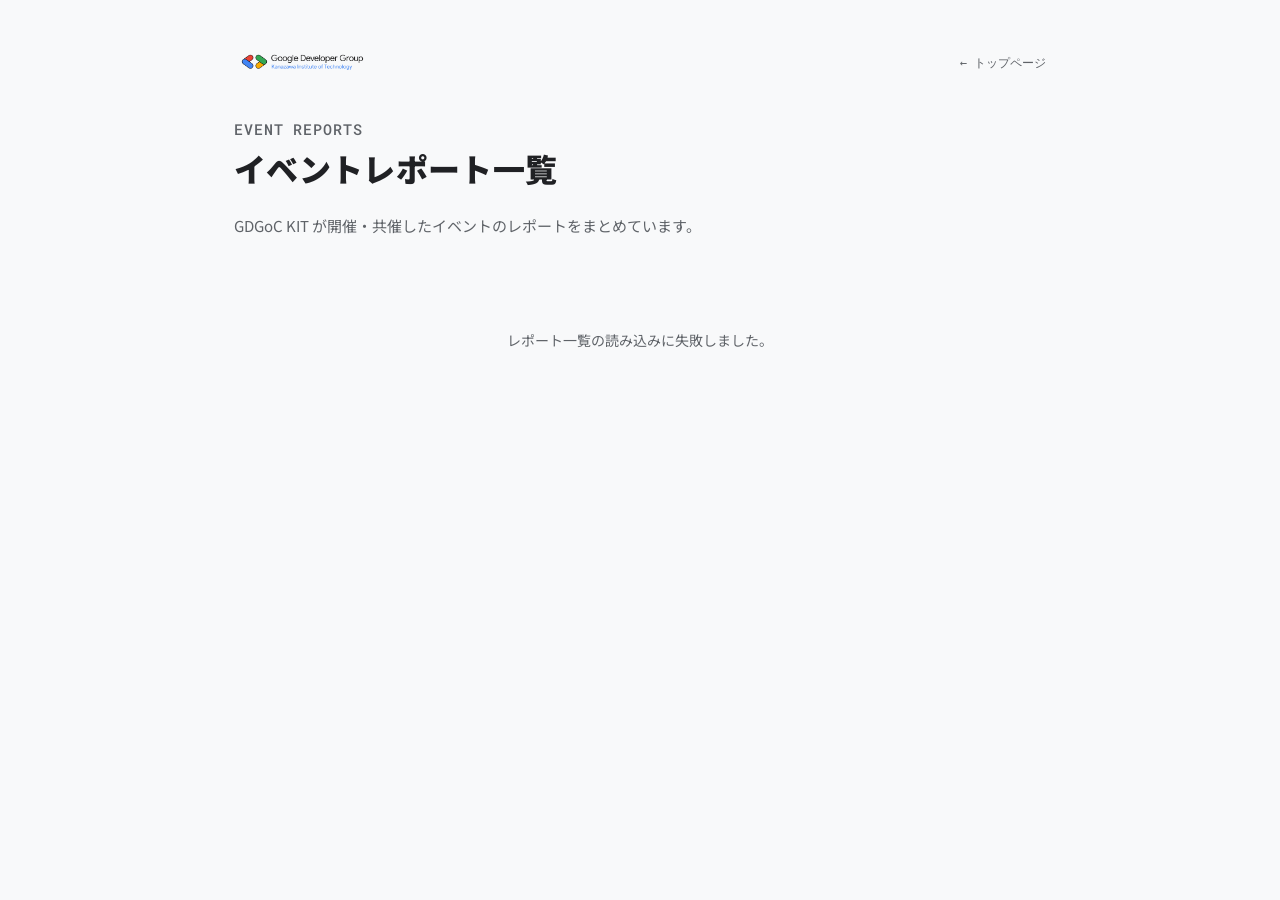
==== event/index.html @ 1af23751 "イベントページの追加" ====
<!DOCTYPE html>
<html lang="ja">

<head>
    <meta charset="UTF-8">
    <meta name="viewport" content="width=device-width, initial-scale=1.0">
    <title>イベントレポート一覧 | GDGoC KIT</title>

    <!--
  ============================================================
  レポート一覧ページ（report/index.html）
  ============================================================
  使い方:
  1. 新しいレポートを作ったら、このHTMLは編集しない。
     代わりに assets/data/reports.json に1件分のエントリを追加する。
     （date / href / title / excerpt の4つ）
     例:
     {
       "date": "20260509",
       "href": "20260509.html",
       "title": "イベント名を入れる",
       "excerpt": "イベントの概要を1〜2文で入れる。"
     }
  2. 並び順はJS側でdateの新しい順に自動ソートされるので、
     JSON内での追加位置は気にしなくてよい（配列の末尾に足せばよい）
  3. カード上部の4色ラインも自動でローテーションする（HTML/CSS側は変更不要）
  4. 年ごとのグループ分け・クイックナビ（年が2つ以上あるときだけ表示）も
     JS側でdateの年から自動生成される（HTML/CSS側は変更不要）

  スタイルは共通CSS（assets/css/）を読み込んでいる。
  デザインを変えたいときは assets/css/base.css（全ページ共通）
  または assets/css/report-list.css（このページ専用）を編集する。
  ============================================================
-->

    <link rel="preconnect" href="https://fonts.googleapis.com">
    <link
        href="https://fonts.googleapis.com/css2?family=Manrope:wght@500;700;800&family=Noto+Sans+JP:wght@400;500;700;900&family=Roboto+Mono:wght@400;500&display=swap"
        rel="stylesheet">
    <link rel="stylesheet" href="../assets/css/base.css">
    <link rel="stylesheet" href="../assets/css/report-list.css">
</head>

<body>
    <div class="wrap">

        <div class="chapter-bar">
            <img class="logo" src="../assets/images/branding/logo.png" alt="GDGoC KIT">
            <a class="back" href="../index.html">← トップページ</a>
        </div>

        <header class="page-head">
            <p class="eyebrow">EVENT REPORTS</p>
            <h1>イベントレポート一覧</h1>
            <p>GDGoC KIT が開催・共催したイベントのレポートをまとめています。</p>
        </header>

        <!-- 年クイックナビ。年が2つ以上あるときだけJS側でhiddenが外れて表示される -->
        <nav class="year-nav" id="year-nav" aria-label="年で絞り込む" hidden></nav>

        <!-- assets/data/reports.json の内容をJSで読み込んで、年ごとの<section>を生成する -->
        <div id="report-groups"></div>

        <p id="report-list-empty" class="report-list-empty" hidden>
            まだレポートがありません。
        </p>

    </div>

    <script src="../assets/js/report-list.js"></script>
</body>

</html>
---- assets/css/base.css ----
/* ============================================================
   GDGoC KIT サイト共通ベーススタイル
   ============================================================
   全ページで読み込む共通の土台（変数・リセット・チャプターバーなど）。
   ページ固有のスタイル（個別レポート／一覧ページなど）は
   それぞれ report.css / report-list.css のような別ファイルに書く。
   ============================================================ */

:root {
    /* GDGoC KIT の実サイト(theme-color)に合わせた Google 公式カラー */
    --g-blue: #4285f4;
    --g-red: #ea4335;
    --g-yellow: #fbbc05;
    --g-green: #34a853;

    --bg: #f8f9fa;
    /* Googleのマテリアル系サーフェス色 */
    --card: #ffffff;
    --ink: #202124;
    /* Google の標準テキストグレー */
    --ink-soft: #5f6368;
    --rule: #e8eaed;

    --font-display: "Manrope", "Noto Sans JP", sans-serif;
    /* 数字・欧文の見出し */
    --font-jp: "Noto Sans JP", sans-serif;
    /* 日本語本文・見出し */
    --font-mono: "Roboto Mono", monospace;

    --radius: 16px;

    /* ページごとの本文幅。各ページのCSSで上書きしてよい */
    --measure: 720px;
}

* {
    box-sizing: border-box;
}

body {
    margin: 0;
    background: var(--bg);
    color: var(--ink);
    font-family: var(--font-jp);
    line-height: 1.85;
    -webkit-font-smoothing: antialiased;
}

a {
    color: var(--g-blue);
    text-decoration-thickness: 1px;
    text-underline-offset: 2px;
}

a:hover {
    color: #1a56c4;
}

img {
    max-width: 100%;
    display: block;
    border-radius: 12px;
}

.wrap {
    max-width: var(--measure);
    margin: 0 auto;
    padding: 48px 24px 96px;
}

/* ---------- 上部バー：チャプター名（gdg.community.devのヘッダー相当） ---------- */
.chapter-bar {
    display: flex;
    align-items: center;
    gap: 10px;
    margin-bottom: 40px;
}

/* GDGの実際のシンボルである「4色ドット」を再現 */
.gdg-dots {
    position: relative;
    width: 22px;
    height: 22px;
    flex: none;
}

.gdg-dots span {
    position: absolute;
    width: 10px;
    height: 10px;
    border-radius: 50%;
}

.gdg-dots span:nth-child(1) {
    background: var(--g-blue);
    top: 0;
    left: 6px;
}

.gdg-dots span:nth-child(2) {
    background: var(--g-red);
    top: 6px;
    left: 12px;
}

.gdg-dots span:nth-child(3) {
    background: var(--g-yellow);
    top: 12px;
    left: 6px;
}

.gdg-dots span:nth-child(4) {
    background: var(--g-green);
    top: 6px;
    left: 0;
}

.chapter-bar .name {
    font-family: var(--font-display);
    font-weight: 800;
    font-size: 15px;
    letter-spacing: 0.01em;
}

.chapter-bar .name b {
    color: var(--g-blue);
}

/* ブランドガイドに沿ったチャプターロゴ画像（<> GDGoC KIT） */
.chapter-bar .logo {
    height: 28px;
    width: auto;
    display: block;
    border-radius: 0;
    /* ロゴ画像には角丸を付けない */
}

/* ロゴをリンクにした場合、下線や余分な行間が出ないようにする */
.chapter-bar .logo-link {
    display: inline-flex;
    line-height: 0;
    text-decoration: none;
}

.chapter-bar .back {
    margin-left: auto;
    font-family: var(--font-mono);
    font-size: 12px;
    color: var(--ink-soft);
    text-decoration: none;
}

.chapter-bar .back:hover {
    color: var(--g-blue);
}

/* ---------- ページ見出し共通（eyebrow + h1） ---------- */
.eyebrow {
    font-family: var(--font-mono);
    font-size: 12px;
    font-weight: 500;
    letter-spacing: 0.06em;
    text-transform: uppercase;
    color: var(--g-blue);
    margin-bottom: 14px;
}

h1 {
    font-family: var(--font-jp);
    font-weight: 900;
    font-size: clamp(24px, 3.6vw, 32px);
    line-height: 1.5;
    margin: 0 0 20px;
    letter-spacing: 0.01em;
}

@media (max-width: 480px) {
    .wrap {
        padding: 32px 16px 72px;
    }
}
---- assets/css/report-list.css ----
/* ============================================================
   レポート一覧ページ（report/index.html）専用スタイル
   ============================================================
   base.css を先に読み込んだ上で使用する。
   ============================================================ */

:root {
    --measure: 860px;
}

header.page-head {
    margin-bottom: 48px;
}

header.page-head p {
    color: var(--ink-soft);
    margin: 0;
    font-size: 15px;
}

.report-list {
    list-style: none;
    margin: 0;
    padding: 0;
    display: flex;
    flex-direction: column;
    gap: 16px;
}

.report-card {
    position: relative;
    overflow: hidden;
    background: var(--card);
    border-radius: var(--radius);
    box-shadow: 0 1px 2px rgba(60, 64, 67, .08), 0 1px 6px rgba(60, 64, 67, .06);
    transition: box-shadow .15s, transform .15s;
}

.report-card:hover {
    box-shadow: 0 2px 4px rgba(60, 64, 67, .1), 0 4px 12px rgba(60, 64, 67, .08);
    transform: translateY(-2px);
}

.report-card::before {
    content: "";
    position: absolute;
    top: 0;
    left: 0;
    width: 100%;
    height: 4px;
}

.report-list li:nth-child(4n+1) .report-card::before {
    background: var(--g-blue);
}

.report-list li:nth-child(4n+2) .report-card::before {
    background: var(--g-red);
}

.report-list li:nth-child(4n+3) .report-card::before {
    background: var(--g-yellow);
}

.report-list li:nth-child(4n+4) .report-card::before {
    background: var(--g-green);
}

.report-card a {
    display: block;
    padding: 28px 28px 24px;
    text-decoration: none;
    color: inherit;
}

.report-card .date {
    display: inline-block;
    font-family: var(--font-mono);
    font-size: 12px;
    color: var(--ink-soft);
    background: var(--bg);
    border-radius: 100px;
    padding: 4px 12px;
    margin-bottom: 14px;
}

.report-card h2 {
    font-family: var(--font-jp);
    font-weight: 700;
    font-size: 19px;
    margin: 0 0 8px;
}

.report-card p.excerpt {
    color: var(--ink-soft);
    font-size: 14px;
    margin: 0 0 14px;
}

.report-card .read-more {
    display: inline-flex;
    align-items: center;
    gap: 4px;
    font-family: var(--font-mono);
    font-size: 12px;
    color: var(--g-blue);
    font-weight: 500;
}

.report-list-empty {
    color: var(--ink-soft);
    font-size: 14px;
    text-align: center;
    padding: 40px 0;
}

@media (max-width: 480px) {
    .report-card a {
        padding: 22px 20px 20px;
    }
}
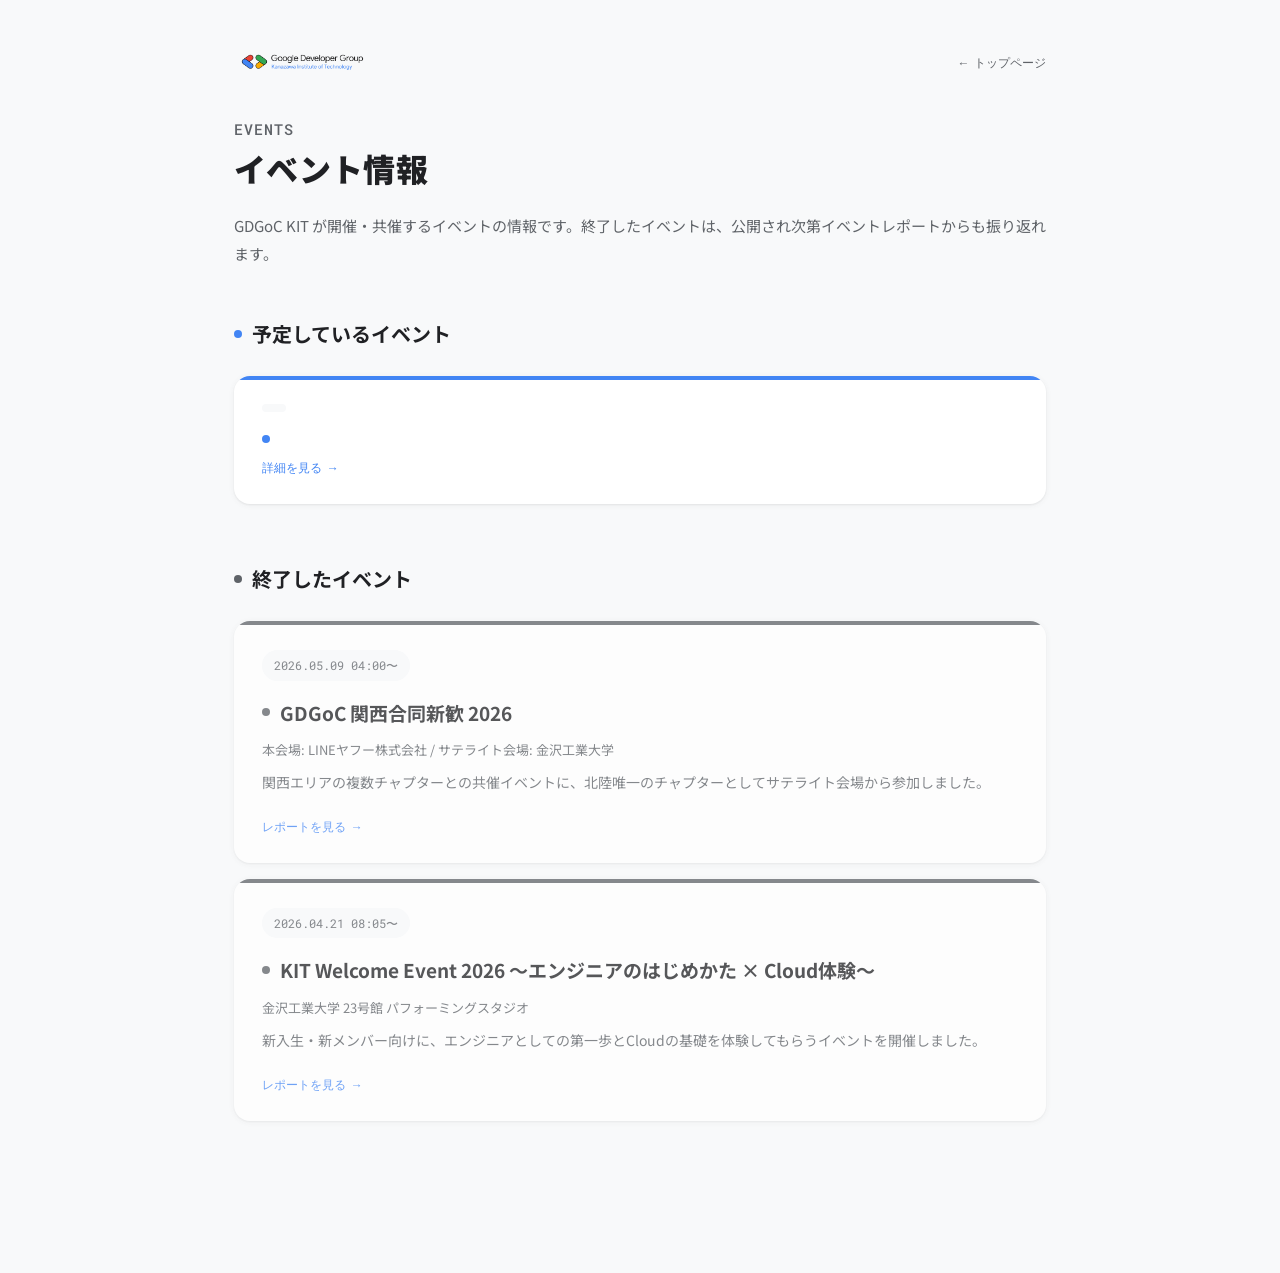
==== commit ab76903f: "エラーを修正" ====
--- a/event/index.html
+++ b/event/index.html
@@ -4,32 +4,25 @@
 <head>
     <meta charset="UTF-8">
     <meta name="viewport" content="width=device-width, initial-scale=1.0">
-    <title>イベントレポート一覧 | GDGoC KIT</title>
+    <title>イベント情報 | GDGoC KIT</title>
 
     <!--
   ============================================================
-  レポート一覧ページ（report/index.html）
+  イベント情報ページ（event/index.html）
   ============================================================
   使い方:
-  1. 新しいレポートを作ったら、このHTMLは編集しない。
-     代わりに assets/data/reports.json に1件分のエントリを追加する。
-     （date / href / title / excerpt の4つ）
-     例:
-     {
-       "date": "20260509",
-       "href": "20260509.html",
-       "title": "イベント名を入れる",
-       "excerpt": "イベントの概要を1〜2文で入れる。"
-     }
-  2. 並び順はJS側でdateの新しい順に自動ソートされるので、
-     JSON内での追加位置は気にしなくてよい（配列の末尾に足せばよい）
-  3. カード上部の4色ラインも自動でローテーションする（HTML/CSS側は変更不要）
-  4. 年ごとのグループ分け・クイックナビ（年が2つ以上あるときだけ表示）も
-     JS側でdateの年から自動生成される（HTML/CSS側は変更不要）
+  1. 新しいイベントを追加したら、このHTMLは編集しない。
+     代わりに assets/data/events.json に1件分のエントリを追加する。
+     （title / start / end / venue / excerpt / href / reportHref）
+  2. 終了しているかどうかは end（無ければstart）と現在時刻を
+     JS側で比較し、「予定しているイベント」「終了したイベント」に
+     自動で振り分けて描画する（HTML/CSS側は変更不要）
+  3. 終了したイベントは reportHref があればイベントレポートへのリンクに、
+     無ければ「レポート作成中」バッジが表示される
 
   スタイルは共通CSS（assets/css/）を読み込んでいる。
   デザインを変えたいときは assets/css/base.css（全ページ共通）
-  または assets/css/report-list.css（このページ専用）を編集する。
+  または assets/css/event-list.css（このページ専用）を編集する。
   ============================================================
 -->
 
@@ -38,7 +31,7 @@
         href="https://fonts.googleapis.com/css2?family=Manrope:wght@500;700;800&family=Noto+Sans+JP:wght@400;500;700;900&family=Roboto+Mono:wght@400;500&display=swap"
         rel="stylesheet">
     <link rel="stylesheet" href="../assets/css/base.css">
-    <link rel="stylesheet" href="../assets/css/report-list.css">
+    <link rel="stylesheet" href="../assets/css/event-list.css">
 </head>
 
 <body>
@@ -50,24 +43,31 @@
         </div>
 
         <header class="page-head">
-            <p class="eyebrow">EVENT REPORTS</p>
-            <h1>イベントレポート一覧</h1>
-            <p>GDGoC KIT が開催・共催したイベントのレポートをまとめています。</p>
+            <p class="eyebrow">EVENTS</p>
+            <h1>イベント情報</h1>
+            <p>GDGoC KIT が開催・共催するイベントの情報です。終了したイベントは、公開され次第イベントレポートからも振り返れます。</p>
         </header>
 
-        <!-- 年クイックナビ。年が2つ以上あるときだけJS側でhiddenが外れて表示される -->
-        <nav class="year-nav" id="year-nav" aria-label="年で絞り込む" hidden></nav>
+        <!-- assets/data/events.json の内容をJSで読み込んで、ここに<li>を生成する -->
+        <section class="event-section">
+            <h2>予定しているイベント</h2>
+            <ul class="event-list" id="upcoming-list"></ul>
+            <p id="upcoming-empty" class="event-list-empty" hidden>
+                現在予定しているイベントはありません。
+            </p>
+        </section>
 
-        <!-- assets/data/reports.json の内容をJSで読み込んで、年ごとの<section>を生成する -->
-        <div id="report-groups"></div>
-
-        <p id="report-list-empty" class="report-list-empty" hidden>
-            まだレポートがありません。
-        </p>
+        <section class="event-section is-ended">
+            <h2>終了したイベント</h2>
+            <ul class="event-list" id="ended-list"></ul>
+            <p id="ended-empty" class="event-list-empty" hidden>
+                終了したイベントはまだありません。
+            </p>
+        </section>
 
     </div>
 
-    <script src="../assets/js/report-list.js"></script>
+    <script src="../assets/js/event-list.js"></script>
 </body>
 
 </html>
--- a/assets/css/event-list.css
+++ b/assets/css/event-list.css
@@ -0,0 +1,183 @@
+/* ============================================================
+   イベント情報ページ（event/index.html）専用スタイル
+   ============================================================
+   base.css を先に読み込んだ上で使用する。
+   ============================================================ */
+
+:root {
+    --measure: 860px;
+}
+
+header.page-head {
+    margin-bottom: 48px;
+}
+
+header.page-head p {
+    color: var(--ink-soft);
+    margin: 0;
+    font-size: 15px;
+}
+
+/* ---------- セクション見出し（予定/終了） ---------- */
+.event-section {
+    margin: 0 0 56px;
+}
+
+.event-section h2 {
+    font-family: var(--font-jp);
+    font-size: 20px;
+    font-weight: 700;
+    display: flex;
+    align-items: center;
+    gap: 10px;
+    margin-bottom: 24px;
+}
+
+.event-section h2::before {
+    content: "";
+    width: 8px;
+    height: 8px;
+    border-radius: 50%;
+    background: var(--g-blue);
+    flex: none;
+}
+
+.event-section.is-ended h2::before {
+    background: var(--ink-soft);
+}
+
+/* ---------- イベントカード一覧 ---------- */
+.event-list {
+    list-style: none;
+    margin: 0;
+    padding: 0;
+    display: flex;
+    flex-direction: column;
+    gap: 16px;
+}
+
+.event-card {
+    position: relative;
+    overflow: hidden;
+    background: var(--card);
+    border-radius: var(--radius);
+    box-shadow: 0 1px 2px rgba(60, 64, 67, .08), 0 1px 6px rgba(60, 64, 67, .06);
+    transition: box-shadow .15s, transform .15s;
+}
+
+.event-card:hover {
+    box-shadow: 0 2px 4px rgba(60, 64, 67, .1), 0 4px 12px rgba(60, 64, 67, .08);
+    transform: translateY(-2px);
+}
+
+.event-card::before {
+    content: "";
+    position: absolute;
+    top: 0;
+    left: 0;
+    width: 100%;
+    height: 4px;
+}
+
+.event-list li:nth-child(4n+1) .event-card::before {
+    background: var(--g-blue);
+}
+
+.event-list li:nth-child(4n+2) .event-card::before {
+    background: var(--g-red);
+}
+
+.event-list li:nth-child(4n+3) .event-card::before {
+    background: var(--g-yellow);
+}
+
+.event-list li:nth-child(4n+4) .event-card::before {
+    background: var(--g-green);
+}
+
+/* 終了したイベントは彩度を落として区別する */
+.event-card.is-ended {
+    opacity: 0.75;
+}
+
+.event-card.is-ended::before {
+    background: var(--ink-soft) !important;
+}
+
+.event-card a {
+    display: block;
+    padding: 28px 28px 24px;
+    text-decoration: none;
+    color: inherit;
+}
+
+.event-card .date {
+    display: inline-block;
+    font-family: var(--font-mono);
+    font-size: 12px;
+    color: var(--ink-soft);
+    background: var(--bg);
+    border-radius: 100px;
+    padding: 4px 12px;
+    margin-bottom: 14px;
+    margin-right: 6px;
+}
+
+.event-card .status-badge {
+    display: inline-block;
+    font-family: var(--font-mono);
+    font-size: 12px;
+    color: var(--g-yellow);
+    background: #fef7e0;
+    border-radius: 100px;
+    padding: 4px 12px;
+    margin-bottom: 14px;
+}
+
+.event-card h2 {
+    font-family: var(--font-jp);
+    font-weight: 700;
+    font-size: 19px;
+    margin: 0 0 8px;
+}
+
+.event-card p.venue {
+    color: var(--ink-soft);
+    font-size: 13px;
+    margin: 0 0 8px;
+}
+
+.event-card p.excerpt {
+    color: var(--ink-soft);
+    font-size: 14px;
+    margin: 0 0 14px;
+}
+
+.event-card .read-more {
+    display: inline-flex;
+    align-items: center;
+    gap: 4px;
+    font-family: var(--font-mono);
+    font-size: 12px;
+    color: var(--g-blue);
+    font-weight: 500;
+}
+
+.event-list-empty {
+    color: var(--ink-soft);
+    font-size: 14px;
+    text-align: center;
+    padding: 24px 0;
+    background: var(--card);
+    border-radius: var(--radius);
+}
+
+@media (max-width: 480px) {
+    .wrap {
+        padding: 32px 16px 72px;
+    }
+
+    .event-card a {
+        padding: 22px 20px 20px;
+    }
+}
